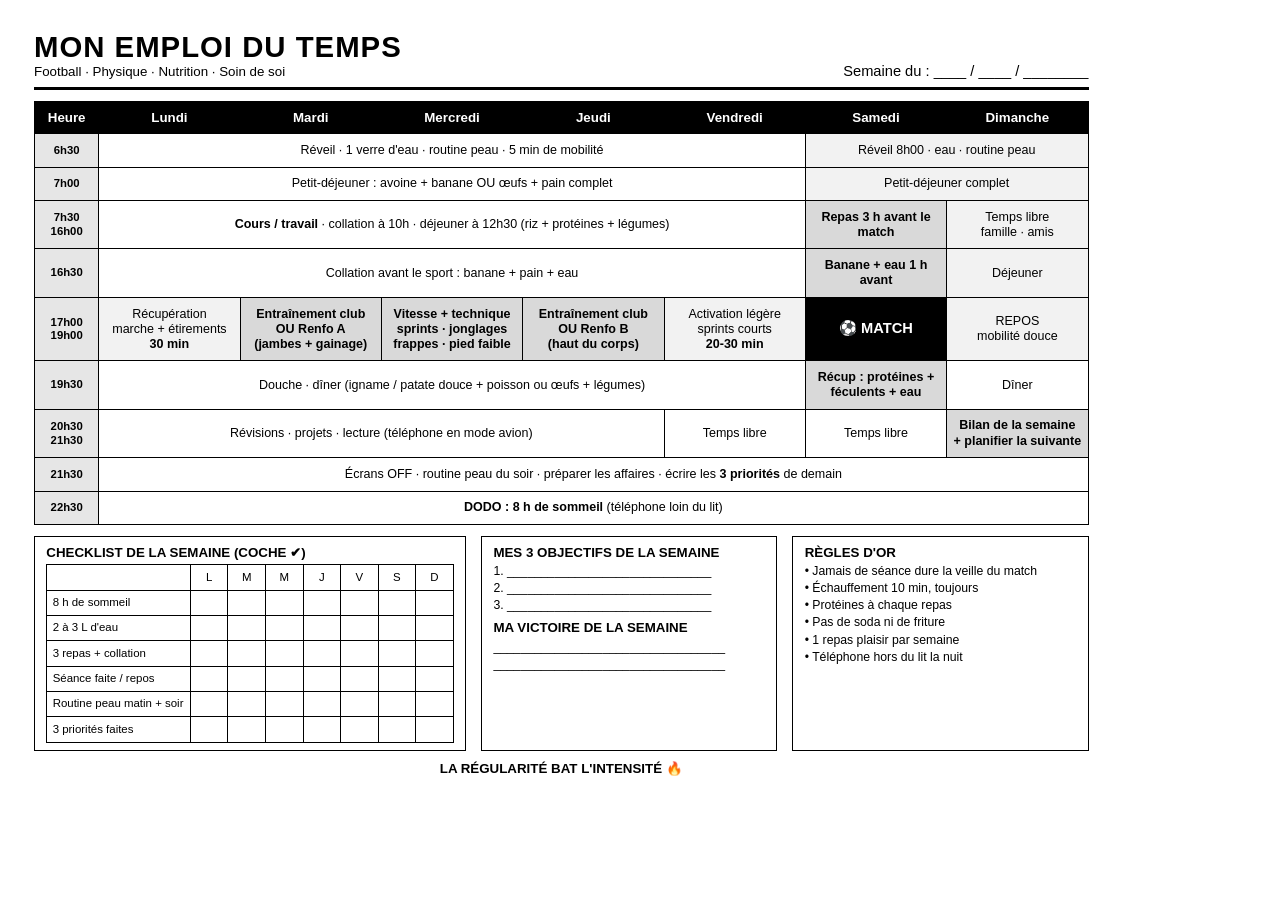
==== emploi-du-temps/emploi-du-temps.html @ db6f7bdc "Ajout d'un emploi du temps hebdomadaire imprimable (PNG + PDF A4) Co-Authored-By: Claude Opus 5.5 <n" ====
<!doctype html><html lang="fr"><head><meta charset="utf-8"><title>Emploi du temps</title>
<style>
@page{size:A4 landscape;margin:0}
*{box-sizing:border-box;margin:0;padding:0}
body{width:297mm;height:210mm;padding:8mm 9mm;font-family:Arial,Helvetica,sans-serif;color:#000;background:#fff}
h1{font-size:22pt;letter-spacing:1px}
.top{display:flex;justify-content:space-between;align-items:flex-end;border-bottom:3px solid #000;padding-bottom:2mm;margin-bottom:3mm}
.top .sub{font-size:10pt}
.week{font-size:11pt}
table{width:100%;border-collapse:collapse;table-layout:fixed}
th,td{border:1.2px solid #000;padding:2.3mm 1.5mm;font-size:9.4pt;vertical-align:middle;text-align:center;line-height:1.2}
th{background:#000;color:#fff;font-size:10pt;padding:2mm}
td.h{font-weight:bold;width:17mm;background:#e6e6e6;font-size:8.5pt}
.g{background:#d9d9d9;font-weight:bold}
.m{background:#000;color:#fff;font-weight:bold;font-size:11pt}
.l{background:#f2f2f2}
b{font-weight:bold}
.bottom{display:flex;gap:4mm;margin-top:3mm}
.box{border:1.5px solid #000;padding:2mm 3mm;font-size:9.2pt;flex:1}
.box h2{font-size:10pt;margin-bottom:1.2mm;text-transform:uppercase}
.box li{list-style:none;margin:0.8mm 0}
.chk td{font-size:8.6pt;padding:1.4mm}
.chk td:first-child{text-align:left;width:38mm}
.rule{text-align:center;font-weight:bold;font-size:10pt;margin-top:2.5mm}
</style></head><body>
<div class="top"><div><h1>MON EMPLOI DU TEMPS</h1><div class="sub">Football · Physique · Nutrition · Soin de soi</div></div>
<div class="week">Semaine du : ____ / ____ / ________</div></div>
<table>
<tr><th style="width:17mm">Heure</th><th>Lundi</th><th>Mardi</th><th>Mercredi</th><th>Jeudi</th><th>Vendredi</th><th>Samedi</th><th>Dimanche</th></tr>
<tr><td class="h">6h30</td><td colspan="5">Réveil · 1 verre d'eau · routine peau · 5 min de mobilité</td><td colspan="2" class="l">Réveil 8h00 · eau · routine peau</td></tr>
<tr><td class="h">7h00</td><td colspan="5">Petit-déjeuner : avoine + banane OU œufs + pain complet</td><td colspan="2" class="l">Petit-déjeuner complet</td></tr>
<tr><td class="h">7h30<br>16h00</td><td colspan="5"><b>Cours / travail</b> · collation à 10h · déjeuner à 12h30 (riz + protéines + légumes)</td><td class="g">Repas 3 h avant le match</td><td class="l">Temps libre<br>famille · amis</td></tr>
<tr><td class="h">16h30</td><td colspan="5">Collation avant le sport : banane + pain + eau</td><td class="g">Banane + eau 1 h avant</td><td class="l">Déjeuner</td></tr>
<tr><td class="h">17h00<br>19h00</td>
<td class="l">Récupération<br>marche + étirements<br><b>30 min</b></td>
<td class="g">Entraînement club<br>OU Renfo A<br>(jambes + gainage)</td>
<td class="g">Vitesse + technique<br>sprints · jonglages<br>frappes · pied faible</td>
<td class="g">Entraînement club<br>OU Renfo B<br>(haut du corps)</td>
<td class="l">Activation légère<br>sprints courts<br><b>20-30 min</b></td>
<td class="m">⚽ MATCH</td>
<td class="l">REPOS<br>mobilité douce</td></tr>
<tr><td class="h">19h30</td><td colspan="5">Douche · dîner (igname / patate douce + poisson ou œufs + légumes)</td><td class="g">Récup : protéines + féculents + eau</td><td>Dîner</td></tr>
<tr><td class="h">20h30<br>21h30</td><td colspan="4">Révisions · projets · lecture (téléphone en mode avion)</td><td>Temps libre</td><td>Temps libre</td><td class="g">Bilan de la semaine<br>+ planifier la suivante</td></tr>
<tr><td class="h">21h30</td><td colspan="7">Écrans OFF · routine peau du soir · préparer les affaires · écrire les <b>3 priorités</b> de demain</td></tr>
<tr><td class="h">22h30</td><td colspan="7"><b>DODO : 8 h de sommeil</b> (téléphone loin du lit)</td></tr>
</table>
<div class="bottom">
<div class="box" style="flex:1.5"><h2>Checklist de la semaine (coche ✔)</h2>
<table class="chk"><tr><td></td><td>L</td><td>M</td><td>M</td><td>J</td><td>V</td><td>S</td><td>D</td></tr>
<tr><td>8 h de sommeil</td><td></td><td></td><td></td><td></td><td></td><td></td><td></td></tr>
<tr><td>2 à 3 L d'eau</td><td></td><td></td><td></td><td></td><td></td><td></td><td></td></tr>
<tr><td>3 repas + collation</td><td></td><td></td><td></td><td></td><td></td><td></td><td></td></tr>
<tr><td>Séance faite / repos</td><td></td><td></td><td></td><td></td><td></td><td></td><td></td></tr>
<tr><td>Routine peau matin + soir</td><td></td><td></td><td></td><td></td><td></td><td></td><td></td></tr>
<tr><td>3 priorités faites</td><td></td><td></td><td></td><td></td><td></td><td></td><td></td></tr></table></div>
<div class="box"><h2>Mes 3 objectifs de la semaine</h2><ul><li>1. ______________________________</li><li>2. ______________________________</li><li>3. ______________________________</li></ul>
<h2 style="margin-top:2mm">Ma victoire de la semaine</h2><ul><li>__________________________________</li><li>__________________________________</li></ul></div>
<div class="box"><h2>Règles d'or</h2><ul><li>• Jamais de séance dure la veille du match</li><li>• Échauffement 10 min, toujours</li><li>• Protéines à chaque repas</li><li>• Pas de soda ni de friture</li><li>• 1 repas plaisir par semaine</li><li>• Téléphone hors du lit la nuit</li></ul></div>
</div>
<div class="rule">LA RÉGULARITÉ BAT L'INTENSITÉ 🔥</div>
</body></html>
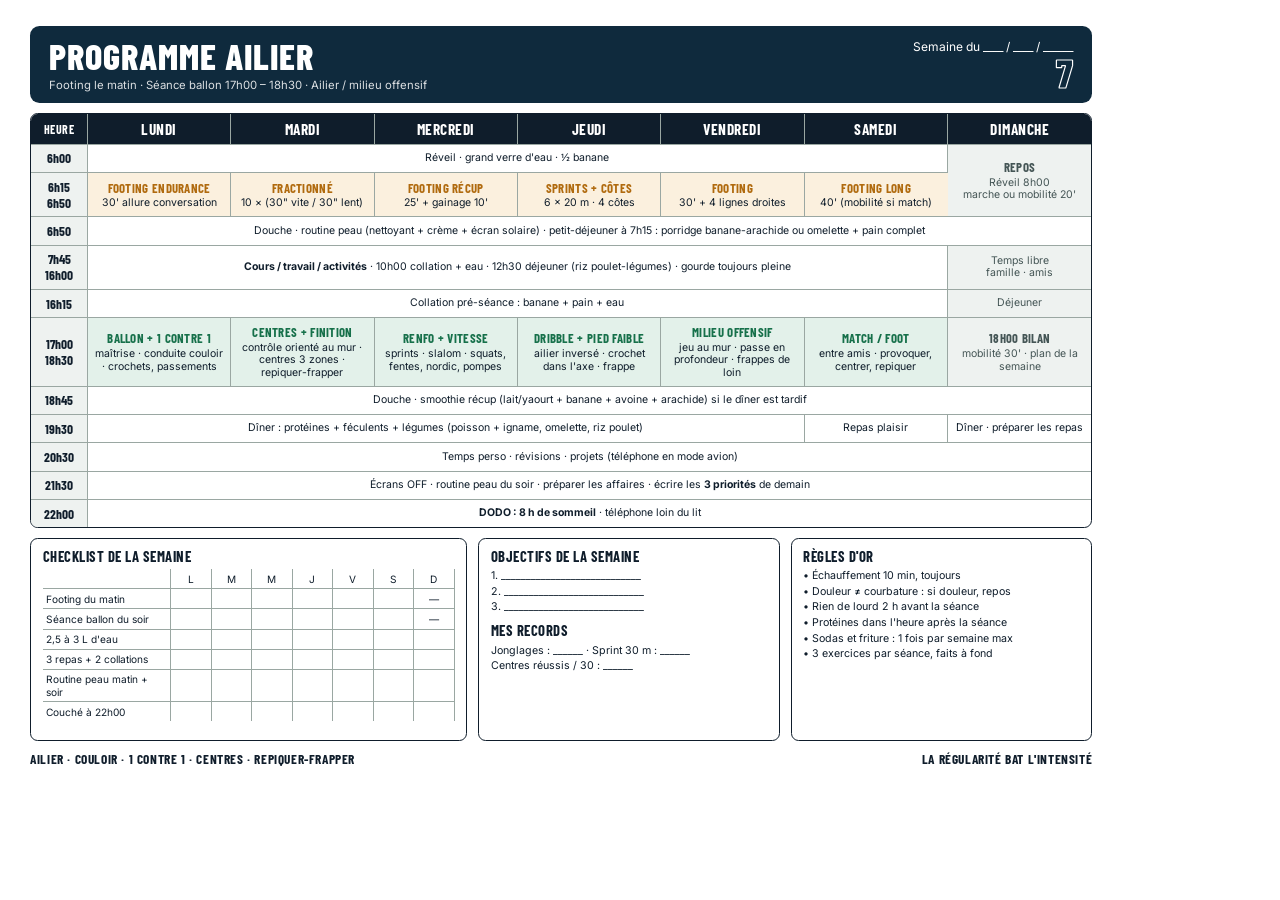
==== commit bc06f715: "Programme ailier : footing matin, séances ballon du soir, recettes, vidéos et rappels calendrier Co-" ====
--- a/emploi-du-temps/emploi-du-temps.html
+++ b/emploi-du-temps/emploi-du-temps.html
@@ -1,61 +1,77 @@
-<!doctype html><html lang="fr"><head><meta charset="utf-8"><title>Emploi du temps</title>
+<!doctype html><html lang="fr"><head><meta charset="utf-8"><title>Programme Ailier</title>
+<link rel="stylesheet" href="https://fonts.googleapis.com/css2?family=Barlow+Condensed:wght@600;700;800&family=Inter:wght@400;500;600;700&display=swap">
 <style>
 @page{size:A4 landscape;margin:0}
 *{box-sizing:border-box;margin:0;padding:0}
-body{width:297mm;height:210mm;padding:8mm 9mm;font-family:Arial,Helvetica,sans-serif;color:#000;background:#fff}
-h1{font-size:22pt;letter-spacing:1px}
-.top{display:flex;justify-content:space-between;align-items:flex-end;border-bottom:3px solid #000;padding-bottom:2mm;margin-bottom:3mm}
-.top .sub{font-size:10pt}
-.week{font-size:11pt}
-table{width:100%;border-collapse:collapse;table-layout:fixed}
-th,td{border:1.2px solid #000;padding:2.3mm 1.5mm;font-size:9.4pt;vertical-align:middle;text-align:center;line-height:1.2}
-th{background:#000;color:#fff;font-size:10pt;padding:2mm}
-td.h{font-weight:bold;width:17mm;background:#e6e6e6;font-size:8.5pt}
-.g{background:#d9d9d9;font-weight:bold}
-.m{background:#000;color:#fff;font-weight:bold;font-size:11pt}
-.l{background:#f2f2f2}
-b{font-weight:bold}
-.bottom{display:flex;gap:4mm;margin-top:3mm}
-.box{border:1.5px solid #000;padding:2mm 3mm;font-size:9.2pt;flex:1}
-.box h2{font-size:10pt;margin-bottom:1.2mm;text-transform:uppercase}
-.box li{list-style:none;margin:0.8mm 0}
-.chk td{font-size:8.6pt;padding:1.4mm}
-.chk td:first-child{text-align:left;width:38mm}
-.rule{text-align:center;font-weight:bold;font-size:10pt;margin-top:2.5mm}
+:root{--ink:#0f1d2b;--band:#0f2a3d;--pitch:#16704a;--pitchs:#e3f1ea;--amber:#b06a0e;--ambers:#fbf0de;--line:#9aa7a2;--soft:#eef2f0}
+body{width:297mm;height:210mm;padding:7mm 8mm;font-family:Inter,Arial,sans-serif;color:var(--ink);background:#fff;display:flex;flex-direction:column;gap:2.6mm}
+.d{font-family:"Barlow Condensed","Arial Narrow",sans-serif;text-transform:uppercase;letter-spacing:.4px}
+.top{background:var(--band);color:#fff;border-radius:2.5mm;padding:3mm 5mm;display:flex;justify-content:space-between;align-items:center}
+.top h1{font:800 27pt "Barlow Condensed",sans-serif;text-transform:uppercase;letter-spacing:1px;line-height:1}
+.top .sub{font-size:8.5pt;opacity:.85;margin-top:1mm}
+.top .right{text-align:right;font-size:9pt}
+.top .num{font:800 30pt "Barlow Condensed",Arial,sans-serif;-webkit-text-stroke:1.2px #fff;color:transparent;line-height:.9}
+table{width:100%;border-collapse:separate;border-spacing:0;table-layout:fixed;border:1.2px solid var(--ink);border-radius:2mm;overflow:hidden}
+th,td{border-right:1px solid var(--line);border-bottom:1px solid var(--line);padding:1.5mm 1.6mm;font-size:7.9pt;vertical-align:middle;text-align:center;line-height:1.22}
+th:last-child,td:last-child{border-right:0}
+tr:last-child td{border-bottom:0}
+th{background:var(--ink);color:#fff;font:700 11.5pt "Barlow Condensed",Arial,sans-serif;text-transform:uppercase;letter-spacing:.5px;padding:1.6mm}
+td.h{font:700 10pt "Barlow Condensed",Arial,sans-serif;width:15mm;background:var(--soft)}
+td.run{background:var(--ambers)}
+td.ball{background:var(--pitchs)}
+td.rest{background:var(--soft);color:#455}
+td b.k{display:block;font:700 9.6pt "Barlow Condensed",Arial,sans-serif;text-transform:uppercase;letter-spacing:.3px;margin-bottom:.4mm}
+td.run b.k{color:var(--amber)} td.ball b.k{color:var(--pitch)}
+.bottom{display:grid;grid-template-columns:1.45fr 1fr 1fr;gap:3mm;flex:1}
+.box{border:1.2px solid var(--ink);border-radius:2mm;padding:2mm 3mm;font-size:8pt}
+.box h2{font:700 11pt "Barlow Condensed",Arial,sans-serif;text-transform:uppercase;letter-spacing:.5px;margin-bottom:1.2mm}
+.box li{list-style:none;margin:.7mm 0}
+.chk{border:0;border-radius:0}
+.chk td{font-size:7.6pt;padding:.9mm;border-right:1px solid var(--line);border-bottom:1px solid var(--line)}
+.chk td:first-child{text-align:left;width:34mm}
+.foot{display:flex;justify-content:space-between;font:700 10pt "Barlow Condensed",Arial,sans-serif;text-transform:uppercase;letter-spacing:.6px}
 </style></head><body>
-<div class="top"><div><h1>MON EMPLOI DU TEMPS</h1><div class="sub">Football · Physique · Nutrition · Soin de soi</div></div>
-<div class="week">Semaine du : ____ / ____ / ________</div></div>
+<div class="top"><div><h1>Programme Ailier</h1><div class="sub">Footing le matin · Séance ballon 17h00 – 18h30 · Ailier / milieu offensif</div></div>
+<div class="right">Semaine du ____ / ____ / ______<br><span class="num">7</span></div></div>
 <table>
-<tr><th style="width:17mm">Heure</th><th>Lundi</th><th>Mardi</th><th>Mercredi</th><th>Jeudi</th><th>Vendredi</th><th>Samedi</th><th>Dimanche</th></tr>
-<tr><td class="h">6h30</td><td colspan="5">Réveil · 1 verre d'eau · routine peau · 5 min de mobilité</td><td colspan="2" class="l">Réveil 8h00 · eau · routine peau</td></tr>
-<tr><td class="h">7h00</td><td colspan="5">Petit-déjeuner : avoine + banane OU œufs + pain complet</td><td colspan="2" class="l">Petit-déjeuner complet</td></tr>
-<tr><td class="h">7h30<br>16h00</td><td colspan="5"><b>Cours / travail</b> · collation à 10h · déjeuner à 12h30 (riz + protéines + légumes)</td><td class="g">Repas 3 h avant le match</td><td class="l">Temps libre<br>famille · amis</td></tr>
-<tr><td class="h">16h30</td><td colspan="5">Collation avant le sport : banane + pain + eau</td><td class="g">Banane + eau 1 h avant</td><td class="l">Déjeuner</td></tr>
-<tr><td class="h">17h00<br>19h00</td>
-<td class="l">Récupération<br>marche + étirements<br><b>30 min</b></td>
-<td class="g">Entraînement club<br>OU Renfo A<br>(jambes + gainage)</td>
-<td class="g">Vitesse + technique<br>sprints · jonglages<br>frappes · pied faible</td>
-<td class="g">Entraînement club<br>OU Renfo B<br>(haut du corps)</td>
-<td class="l">Activation légère<br>sprints courts<br><b>20-30 min</b></td>
-<td class="m">⚽ MATCH</td>
-<td class="l">REPOS<br>mobilité douce</td></tr>
-<tr><td class="h">19h30</td><td colspan="5">Douche · dîner (igname / patate douce + poisson ou œufs + légumes)</td><td class="g">Récup : protéines + féculents + eau</td><td>Dîner</td></tr>
-<tr><td class="h">20h30<br>21h30</td><td colspan="4">Révisions · projets · lecture (téléphone en mode avion)</td><td>Temps libre</td><td>Temps libre</td><td class="g">Bilan de la semaine<br>+ planifier la suivante</td></tr>
+<tr><th style="width:15mm;font-size:9pt">Heure</th><th>Lundi</th><th>Mardi</th><th>Mercredi</th><th>Jeudi</th><th>Vendredi</th><th>Samedi</th><th>Dimanche</th></tr>
+<tr><td class="h">6h00</td><td colspan="6">Réveil · grand verre d'eau · ½ banane</td><td class="rest" rowspan="2"><b class="k">Repos</b>Réveil 8h00<br>marche ou mobilité 20'</td></tr>
+<tr><td class="h">6h15<br>6h50</td>
+<td class="run"><b class="k">Footing endurance</b>30' allure conversation</td>
+<td class="run"><b class="k">Fractionné</b>10 × (30" vite / 30" lent)</td>
+<td class="run"><b class="k">Footing récup</b>25' + gainage 10'</td>
+<td class="run"><b class="k">Sprints + côtes</b>6 × 20 m · 4 côtes</td>
+<td class="run"><b class="k">Footing</b>30' + 4 lignes droites</td>
+<td class="run"><b class="k">Footing long</b>40' (mobilité si match)</td></tr>
+<tr><td class="h">6h50</td><td colspan="7">Douche · routine peau (nettoyant + crème + écran solaire) · petit-déjeuner à 7h15 : porridge banane-arachide ou omelette + pain complet</td></tr>
+<tr><td class="h">7h45<br>16h00</td><td colspan="6"><b>Cours / travail / activités</b> · 10h00 collation + eau · 12h30 déjeuner (riz poulet-légumes) · gourde toujours pleine</td><td class="rest">Temps libre<br>famille · amis</td></tr>
+<tr><td class="h">16h15</td><td colspan="6">Collation pré-séance : banane + pain + eau</td><td class="rest">Déjeuner</td></tr>
+<tr><td class="h">17h00<br>18h30</td>
+<td class="ball"><b class="k">Ballon + 1 contre 1</b>maîtrise · conduite couloir · crochets, passements</td>
+<td class="ball"><b class="k">Centres + finition</b>contrôle orienté au mur · centres 3 zones · repiquer-frapper</td>
+<td class="ball"><b class="k">Renfo + vitesse</b>sprints · slalom · squats, fentes, nordic, pompes</td>
+<td class="ball"><b class="k">Dribble + pied faible</b>ailier inversé · crochet dans l'axe · frappe</td>
+<td class="ball"><b class="k">Milieu offensif</b>jeu au mur · passe en profondeur · frappes de loin</td>
+<td class="ball"><b class="k">Match / foot</b>entre amis · provoquer, centrer, repiquer</td>
+<td class="rest"><b class="k">18h00 Bilan</b>mobilité 30' · plan de la semaine</td></tr>
+<tr><td class="h">18h45</td><td colspan="7">Douche · smoothie récup (lait/yaourt + banane + avoine + arachide) si le dîner est tardif</td></tr>
+<tr><td class="h">19h30</td><td colspan="5">Dîner : protéines + féculents + légumes (poisson + igname, omelette, riz poulet)</td><td>Repas plaisir</td><td>Dîner · préparer les repas</td></tr>
+<tr><td class="h">20h30</td><td colspan="7">Temps perso · révisions · projets (téléphone en mode avion)</td></tr>
 <tr><td class="h">21h30</td><td colspan="7">Écrans OFF · routine peau du soir · préparer les affaires · écrire les <b>3 priorités</b> de demain</td></tr>
-<tr><td class="h">22h30</td><td colspan="7"><b>DODO : 8 h de sommeil</b> (téléphone loin du lit)</td></tr>
+<tr><td class="h">22h00</td><td colspan="7"><b>DODO : 8 h de sommeil</b> · téléphone loin du lit</td></tr>
 </table>
 <div class="bottom">
-<div class="box" style="flex:1.5"><h2>Checklist de la semaine (coche ✔)</h2>
+<div class="box"><h2>Checklist de la semaine</h2>
 <table class="chk"><tr><td></td><td>L</td><td>M</td><td>M</td><td>J</td><td>V</td><td>S</td><td>D</td></tr>
-<tr><td>8 h de sommeil</td><td></td><td></td><td></td><td></td><td></td><td></td><td></td></tr>
-<tr><td>2 à 3 L d'eau</td><td></td><td></td><td></td><td></td><td></td><td></td><td></td></tr>
-<tr><td>3 repas + collation</td><td></td><td></td><td></td><td></td><td></td><td></td><td></td></tr>
-<tr><td>Séance faite / repos</td><td></td><td></td><td></td><td></td><td></td><td></td><td></td></tr>
+<tr><td>Footing du matin</td><td></td><td></td><td></td><td></td><td></td><td></td><td>—</td></tr>
+<tr><td>Séance ballon du soir</td><td></td><td></td><td></td><td></td><td></td><td></td><td>—</td></tr>
+<tr><td>2,5 à 3 L d'eau</td><td></td><td></td><td></td><td></td><td></td><td></td><td></td></tr>
+<tr><td>3 repas + 2 collations</td><td></td><td></td><td></td><td></td><td></td><td></td><td></td></tr>
 <tr><td>Routine peau matin + soir</td><td></td><td></td><td></td><td></td><td></td><td></td><td></td></tr>
-<tr><td>3 priorités faites</td><td></td><td></td><td></td><td></td><td></td><td></td><td></td></tr></table></div>
-<div class="box"><h2>Mes 3 objectifs de la semaine</h2><ul><li>1. ______________________________</li><li>2. ______________________________</li><li>3. ______________________________</li></ul>
-<h2 style="margin-top:2mm">Ma victoire de la semaine</h2><ul><li>__________________________________</li><li>__________________________________</li></ul></div>
-<div class="box"><h2>Règles d'or</h2><ul><li>• Jamais de séance dure la veille du match</li><li>• Échauffement 10 min, toujours</li><li>• Protéines à chaque repas</li><li>• Pas de soda ni de friture</li><li>• 1 repas plaisir par semaine</li><li>• Téléphone hors du lit la nuit</li></ul></div>
+<tr><td>Couché à 22h00</td><td></td><td></td><td></td><td></td><td></td><td></td><td></td></tr></table></div>
+<div class="box"><h2>Objectifs de la semaine</h2><ul><li>1. ____________________________</li><li>2. ____________________________</li><li>3. ____________________________</li></ul>
+<h2 style="margin-top:2mm">Mes records</h2><ul><li>Jonglages : ______ · Sprint 30 m : ______</li><li>Centres réussis / 30 : ______</li></ul></div>
+<div class="box"><h2>Règles d'or</h2><ul><li>• Échauffement 10 min, toujours</li><li>• Douleur ≠ courbature : si douleur, repos</li><li>• Rien de lourd 2 h avant la séance</li><li>• Protéines dans l'heure après la séance</li><li>• Sodas et friture : 1 fois par semaine max</li><li>• 3 exercices par séance, faits à fond</li></ul></div>
 </div>
-<div class="rule">LA RÉGULARITÉ BAT L'INTENSITÉ 🔥</div>
+<div class="foot"><span>Ailier · couloir · 1 contre 1 · centres · repiquer-frapper</span><span>La régularité bat l'intensité</span></div>
 </body></html>
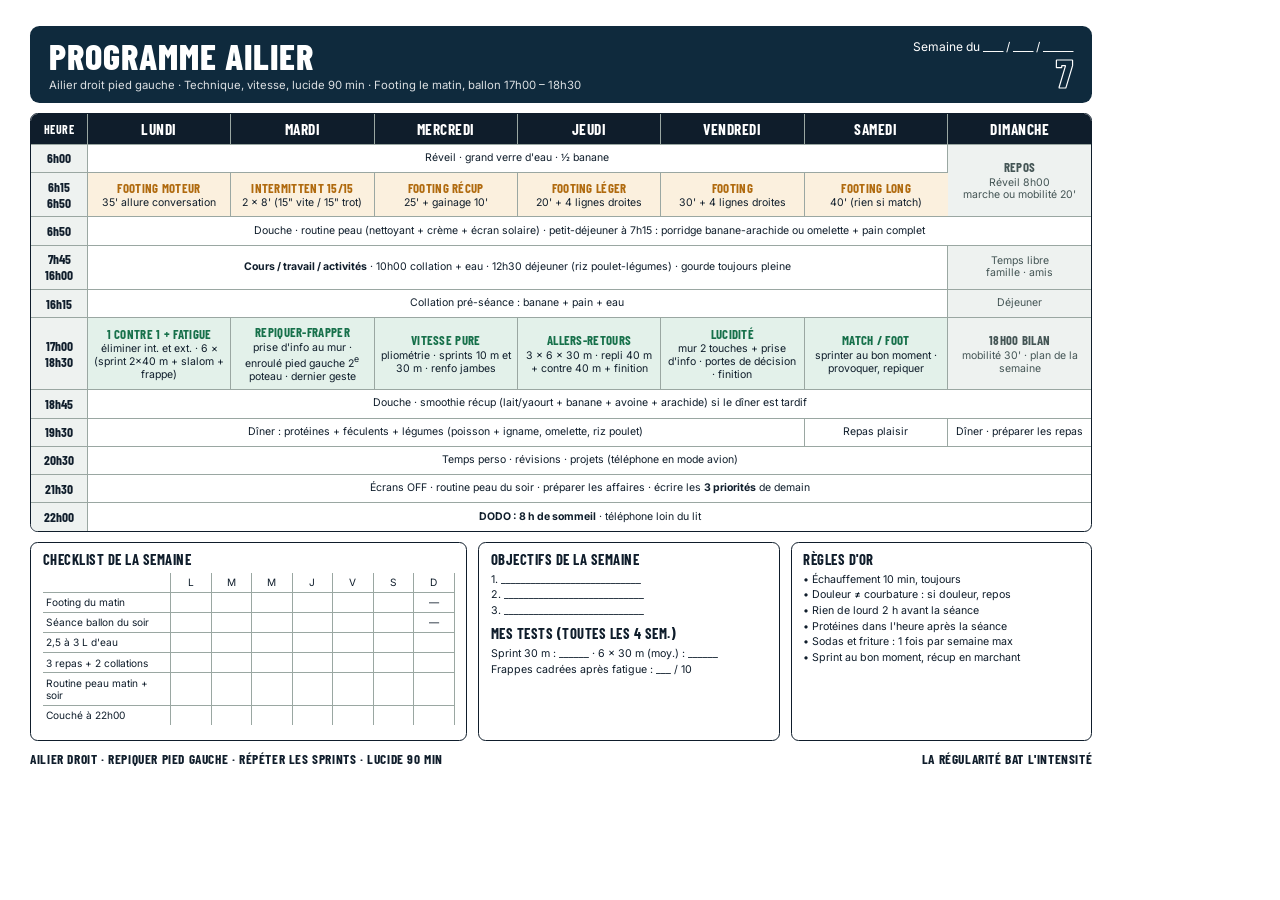
==== commit 608e2eae: "Programme ailier droit pied gauche : vitesse, sprints répétés, technique sous fatigue, lucidité 90 m" ====
--- a/emploi-du-temps/emploi-du-temps.html
+++ b/emploi-du-temps/emploi-du-temps.html
@@ -31,28 +31,28 @@
 .chk td:first-child{text-align:left;width:34mm}
 .foot{display:flex;justify-content:space-between;font:700 10pt "Barlow Condensed",Arial,sans-serif;text-transform:uppercase;letter-spacing:.6px}
 </style></head><body>
-<div class="top"><div><h1>Programme Ailier</h1><div class="sub">Footing le matin · Séance ballon 17h00 – 18h30 · Ailier / milieu offensif</div></div>
+<div class="top"><div><h1>Programme Ailier</h1><div class="sub">Ailier droit pied gauche · Technique, vitesse, lucide 90 min · Footing le matin, ballon 17h00 – 18h30</div></div>
 <div class="right">Semaine du ____ / ____ / ______<br><span class="num">7</span></div></div>
 <table>
 <tr><th style="width:15mm;font-size:9pt">Heure</th><th>Lundi</th><th>Mardi</th><th>Mercredi</th><th>Jeudi</th><th>Vendredi</th><th>Samedi</th><th>Dimanche</th></tr>
 <tr><td class="h">6h00</td><td colspan="6">Réveil · grand verre d'eau · ½ banane</td><td class="rest" rowspan="2"><b class="k">Repos</b>Réveil 8h00<br>marche ou mobilité 20'</td></tr>
 <tr><td class="h">6h15<br>6h50</td>
-<td class="run"><b class="k">Footing endurance</b>30' allure conversation</td>
-<td class="run"><b class="k">Fractionné</b>10 × (30" vite / 30" lent)</td>
+<td class="run"><b class="k">Footing moteur</b>35' allure conversation</td>
+<td class="run"><b class="k">Intermittent 15/15</b>2 × 8' (15" vite / 15" trot)</td>
 <td class="run"><b class="k">Footing récup</b>25' + gainage 10'</td>
-<td class="run"><b class="k">Sprints + côtes</b>6 × 20 m · 4 côtes</td>
+<td class="run"><b class="k">Footing léger</b>20' + 4 lignes droites</td>
 <td class="run"><b class="k">Footing</b>30' + 4 lignes droites</td>
-<td class="run"><b class="k">Footing long</b>40' (mobilité si match)</td></tr>
+<td class="run"><b class="k">Footing long</b>40' (rien si match)</td></tr>
 <tr><td class="h">6h50</td><td colspan="7">Douche · routine peau (nettoyant + crème + écran solaire) · petit-déjeuner à 7h15 : porridge banane-arachide ou omelette + pain complet</td></tr>
 <tr><td class="h">7h45<br>16h00</td><td colspan="6"><b>Cours / travail / activités</b> · 10h00 collation + eau · 12h30 déjeuner (riz poulet-légumes) · gourde toujours pleine</td><td class="rest">Temps libre<br>famille · amis</td></tr>
 <tr><td class="h">16h15</td><td colspan="6">Collation pré-séance : banane + pain + eau</td><td class="rest">Déjeuner</td></tr>
 <tr><td class="h">17h00<br>18h30</td>
-<td class="ball"><b class="k">Ballon + 1 contre 1</b>maîtrise · conduite couloir · crochets, passements</td>
-<td class="ball"><b class="k">Centres + finition</b>contrôle orienté au mur · centres 3 zones · repiquer-frapper</td>
-<td class="ball"><b class="k">Renfo + vitesse</b>sprints · slalom · squats, fentes, nordic, pompes</td>
-<td class="ball"><b class="k">Dribble + pied faible</b>ailier inversé · crochet dans l'axe · frappe</td>
-<td class="ball"><b class="k">Milieu offensif</b>jeu au mur · passe en profondeur · frappes de loin</td>
-<td class="ball"><b class="k">Match / foot</b>entre amis · provoquer, centrer, repiquer</td>
+<td class="ball"><b class="k">1 contre 1 + fatigue</b>éliminer int. et ext. · 6 × (sprint 2×40 m + slalom + frappe)</td>
+<td class="ball"><b class="k">Repiquer-frapper</b>prise d'info au mur · enroulé pied gauche 2<sup>e</sup> poteau · dernier geste</td>
+<td class="ball"><b class="k">Vitesse pure</b>pliométrie · sprints 10 m et 30 m · renfo jambes</td>
+<td class="ball"><b class="k">Allers-retours</b>3 × 6 × 30 m · repli 40 m + contre 40 m + finition</td>
+<td class="ball"><b class="k">Lucidité</b>mur 2 touches + prise d'info · portes de décision · finition</td>
+<td class="ball"><b class="k">Match / foot</b>sprinter au bon moment · provoquer, repiquer</td>
 <td class="rest"><b class="k">18h00 Bilan</b>mobilité 30' · plan de la semaine</td></tr>
 <tr><td class="h">18h45</td><td colspan="7">Douche · smoothie récup (lait/yaourt + banane + avoine + arachide) si le dîner est tardif</td></tr>
 <tr><td class="h">19h30</td><td colspan="5">Dîner : protéines + féculents + légumes (poisson + igname, omelette, riz poulet)</td><td>Repas plaisir</td><td>Dîner · préparer les repas</td></tr>
@@ -70,8 +70,8 @@
 <tr><td>Routine peau matin + soir</td><td></td><td></td><td></td><td></td><td></td><td></td><td></td></tr>
 <tr><td>Couché à 22h00</td><td></td><td></td><td></td><td></td><td></td><td></td><td></td></tr></table></div>
 <div class="box"><h2>Objectifs de la semaine</h2><ul><li>1. ____________________________</li><li>2. ____________________________</li><li>3. ____________________________</li></ul>
-<h2 style="margin-top:2mm">Mes records</h2><ul><li>Jonglages : ______ · Sprint 30 m : ______</li><li>Centres réussis / 30 : ______</li></ul></div>
-<div class="box"><h2>Règles d'or</h2><ul><li>• Échauffement 10 min, toujours</li><li>• Douleur ≠ courbature : si douleur, repos</li><li>• Rien de lourd 2 h avant la séance</li><li>• Protéines dans l'heure après la séance</li><li>• Sodas et friture : 1 fois par semaine max</li><li>• 3 exercices par séance, faits à fond</li></ul></div>
+<h2 style="margin-top:2mm">Mes tests (toutes les 4 sem.)</h2><ul><li>Sprint 30 m : ______ · 6 × 30 m (moy.) : ______</li><li>Frappes cadrées après fatigue : ___ / 10</li></ul></div>
+<div class="box"><h2>Règles d'or</h2><ul><li>• Échauffement 10 min, toujours</li><li>• Douleur ≠ courbature : si douleur, repos</li><li>• Rien de lourd 2 h avant la séance</li><li>• Protéines dans l'heure après la séance</li><li>• Sodas et friture : 1 fois par semaine max</li><li>• Sprint au bon moment, récup en marchant</li></ul></div>
 </div>
-<div class="foot"><span>Ailier · couloir · 1 contre 1 · centres · repiquer-frapper</span><span>La régularité bat l'intensité</span></div>
+<div class="foot"><span>Ailier droit · repiquer pied gauche · répéter les sprints · lucide 90 min</span><span>La régularité bat l'intensité</span></div>
 </body></html>
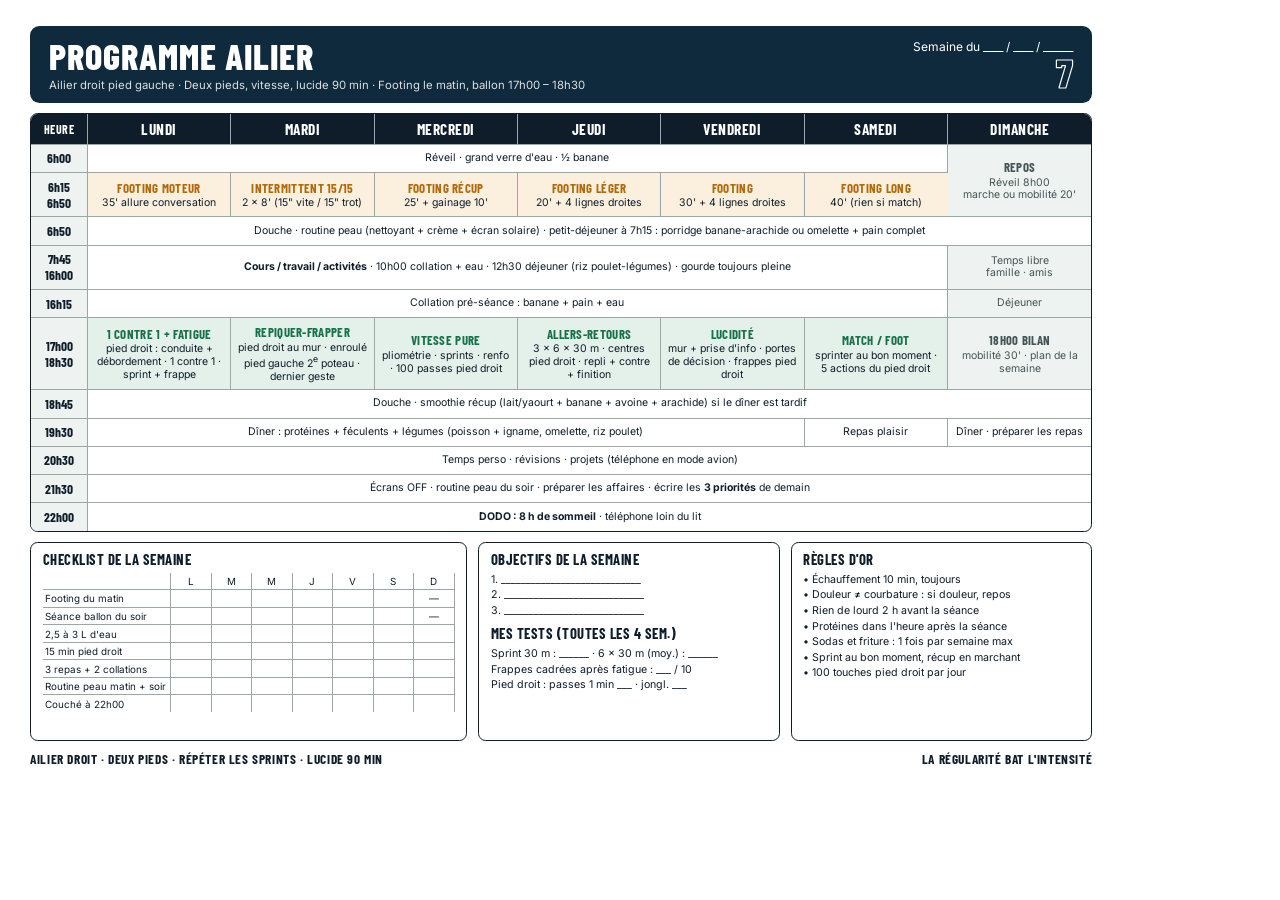
==== commit f250afcf: "Ajout du travail du pied droit : 15 min par séance, plan sur 8 semaines, défi quotidien, test et vid" ====
--- a/emploi-du-temps/emploi-du-temps.html
+++ b/emploi-du-temps/emploi-du-temps.html
@@ -27,11 +27,11 @@
 .box h2{font:700 11pt "Barlow Condensed",Arial,sans-serif;text-transform:uppercase;letter-spacing:.5px;margin-bottom:1.2mm}
 .box li{list-style:none;margin:.7mm 0}
 .chk{border:0;border-radius:0}
-.chk td{font-size:7.6pt;padding:.9mm;border-right:1px solid var(--line);border-bottom:1px solid var(--line)}
+.chk td{font-size:7.4pt;padding:.6mm;border-right:1px solid var(--line);border-bottom:1px solid var(--line)}
 .chk td:first-child{text-align:left;width:34mm}
 .foot{display:flex;justify-content:space-between;font:700 10pt "Barlow Condensed",Arial,sans-serif;text-transform:uppercase;letter-spacing:.6px}
 </style></head><body>
-<div class="top"><div><h1>Programme Ailier</h1><div class="sub">Ailier droit pied gauche · Technique, vitesse, lucide 90 min · Footing le matin, ballon 17h00 – 18h30</div></div>
+<div class="top"><div><h1>Programme Ailier</h1><div class="sub">Ailier droit pied gauche · Deux pieds, vitesse, lucide 90 min · Footing le matin, ballon 17h00 – 18h30</div></div>
 <div class="right">Semaine du ____ / ____ / ______<br><span class="num">7</span></div></div>
 <table>
 <tr><th style="width:15mm;font-size:9pt">Heure</th><th>Lundi</th><th>Mardi</th><th>Mercredi</th><th>Jeudi</th><th>Vendredi</th><th>Samedi</th><th>Dimanche</th></tr>
@@ -47,12 +47,12 @@
 <tr><td class="h">7h45<br>16h00</td><td colspan="6"><b>Cours / travail / activités</b> · 10h00 collation + eau · 12h30 déjeuner (riz poulet-légumes) · gourde toujours pleine</td><td class="rest">Temps libre<br>famille · amis</td></tr>
 <tr><td class="h">16h15</td><td colspan="6">Collation pré-séance : banane + pain + eau</td><td class="rest">Déjeuner</td></tr>
 <tr><td class="h">17h00<br>18h30</td>
-<td class="ball"><b class="k">1 contre 1 + fatigue</b>éliminer int. et ext. · 6 × (sprint 2×40 m + slalom + frappe)</td>
-<td class="ball"><b class="k">Repiquer-frapper</b>prise d'info au mur · enroulé pied gauche 2<sup>e</sup> poteau · dernier geste</td>
-<td class="ball"><b class="k">Vitesse pure</b>pliométrie · sprints 10 m et 30 m · renfo jambes</td>
-<td class="ball"><b class="k">Allers-retours</b>3 × 6 × 30 m · repli 40 m + contre 40 m + finition</td>
-<td class="ball"><b class="k">Lucidité</b>mur 2 touches + prise d'info · portes de décision · finition</td>
-<td class="ball"><b class="k">Match / foot</b>sprinter au bon moment · provoquer, repiquer</td>
+<td class="ball"><b class="k">1 contre 1 + fatigue</b>pied droit : conduite + débordement · 1 contre 1 · sprint + frappe</td>
+<td class="ball"><b class="k">Repiquer-frapper</b>pied droit au mur · enroulé pied gauche 2<sup>e</sup> poteau · dernier geste</td>
+<td class="ball"><b class="k">Vitesse pure</b>pliométrie · sprints · renfo · 100 passes pied droit</td>
+<td class="ball"><b class="k">Allers-retours</b>3 × 6 × 30 m · centres pied droit · repli + contre + finition</td>
+<td class="ball"><b class="k">Lucidité</b>mur + prise d'info · portes de décision · frappes pied droit</td>
+<td class="ball"><b class="k">Match / foot</b>sprinter au bon moment · 5 actions du pied droit</td>
 <td class="rest"><b class="k">18h00 Bilan</b>mobilité 30' · plan de la semaine</td></tr>
 <tr><td class="h">18h45</td><td colspan="7">Douche · smoothie récup (lait/yaourt + banane + avoine + arachide) si le dîner est tardif</td></tr>
 <tr><td class="h">19h30</td><td colspan="5">Dîner : protéines + féculents + légumes (poisson + igname, omelette, riz poulet)</td><td>Repas plaisir</td><td>Dîner · préparer les repas</td></tr>
@@ -66,12 +66,13 @@
 <tr><td>Footing du matin</td><td></td><td></td><td></td><td></td><td></td><td></td><td>—</td></tr>
 <tr><td>Séance ballon du soir</td><td></td><td></td><td></td><td></td><td></td><td></td><td>—</td></tr>
 <tr><td>2,5 à 3 L d'eau</td><td></td><td></td><td></td><td></td><td></td><td></td><td></td></tr>
+<tr><td>15 min pied droit</td><td></td><td></td><td></td><td></td><td></td><td></td><td></td></tr>
 <tr><td>3 repas + 2 collations</td><td></td><td></td><td></td><td></td><td></td><td></td><td></td></tr>
 <tr><td>Routine peau matin + soir</td><td></td><td></td><td></td><td></td><td></td><td></td><td></td></tr>
 <tr><td>Couché à 22h00</td><td></td><td></td><td></td><td></td><td></td><td></td><td></td></tr></table></div>
 <div class="box"><h2>Objectifs de la semaine</h2><ul><li>1. ____________________________</li><li>2. ____________________________</li><li>3. ____________________________</li></ul>
-<h2 style="margin-top:2mm">Mes tests (toutes les 4 sem.)</h2><ul><li>Sprint 30 m : ______ · 6 × 30 m (moy.) : ______</li><li>Frappes cadrées après fatigue : ___ / 10</li></ul></div>
-<div class="box"><h2>Règles d'or</h2><ul><li>• Échauffement 10 min, toujours</li><li>• Douleur ≠ courbature : si douleur, repos</li><li>• Rien de lourd 2 h avant la séance</li><li>• Protéines dans l'heure après la séance</li><li>• Sodas et friture : 1 fois par semaine max</li><li>• Sprint au bon moment, récup en marchant</li></ul></div>
+<h2 style="margin-top:2mm">Mes tests (toutes les 4 sem.)</h2><ul><li>Sprint 30 m : ______ · 6 × 30 m (moy.) : ______</li><li>Frappes cadrées après fatigue : ___ / 10</li><li>Pied droit : passes 1 min ___ · jongl. ___</li></ul></div>
+<div class="box"><h2>Règles d'or</h2><ul><li>• Échauffement 10 min, toujours</li><li>• Douleur ≠ courbature : si douleur, repos</li><li>• Rien de lourd 2 h avant la séance</li><li>• Protéines dans l'heure après la séance</li><li>• Sodas et friture : 1 fois par semaine max</li><li>• Sprint au bon moment, récup en marchant</li><li>• 100 touches pied droit par jour</li></ul></div>
 </div>
-<div class="foot"><span>Ailier droit · repiquer pied gauche · répéter les sprints · lucide 90 min</span><span>La régularité bat l'intensité</span></div>
+<div class="foot"><span>Ailier droit · deux pieds · répéter les sprints · lucide 90 min</span><span>La régularité bat l'intensité</span></div>
 </body></html>
